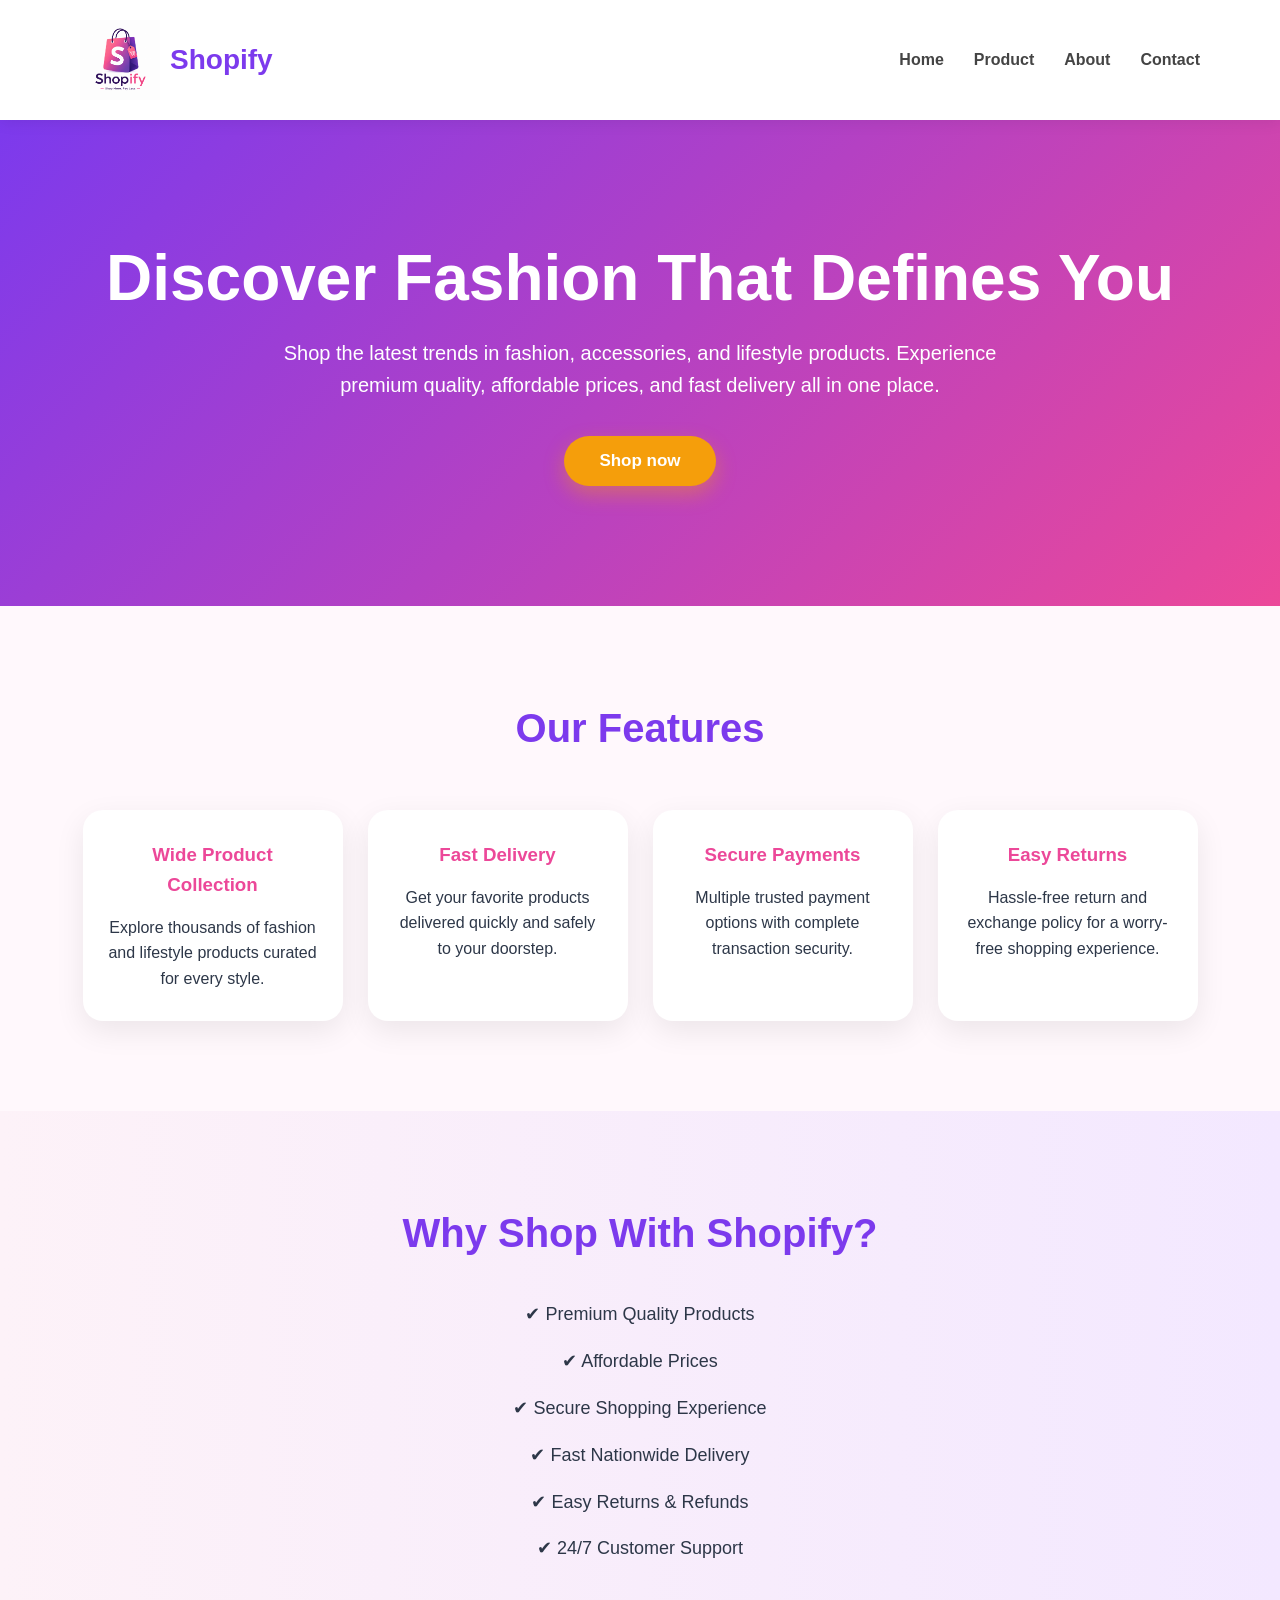
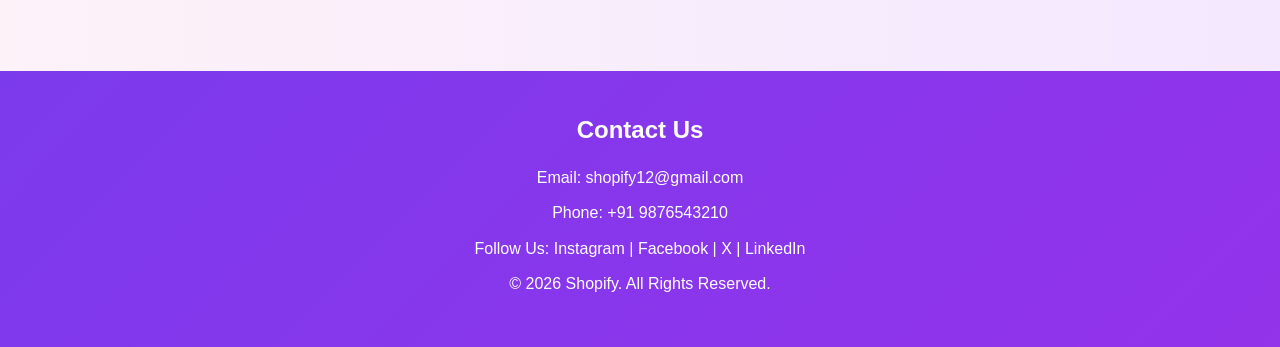
==== index.html @ d96e6eb8 "first commit" ====
<!DOCTYPE html>
<html lang="en">

<head>
    <meta charset="UTF-8">
    <meta name="viewport" content="width=device-width, initial-scale=1.0">
    <title>Product landing page</title>
    <link rel="stylesheet" href="CSS/index.css">
</head>

<body>
    <nav class="navbar">

       <div class="logo">
    <img src="Images/logo (2).png" alt="Shopify Logo">
    <span>Shopify</span>
</div>

        <div class="nav-links">
            <a href="index.html">Home</a>
            <a href="product.html">Product</a>
            <a href="about.html">About</a>
            <a href="contact.html">Contact</a>
        </div>

    </nav>

    <section class="hero">

        <h1>Discover Fashion That Defines You</h1>

        <p>Shop the latest trends in fashion, accessories, and lifestyle products.
            Experience premium quality, affordable prices, and fast delivery all in one place.
        </p>

        <button>Shop now</button>

    </section>



    <section class="features">

        <h2>Our Features</h2>

        <div class="feature-container">

            <div class="card">
                <h3>Wide Product Collection</h3>
                <p>Explore thousands of fashion and lifestyle products curated for every style.</p>
            </div>

            <div class="card">
                <h3>Fast Delivery</h3>
                <p>Get your favorite products delivered quickly and safely to your doorstep.</p>
            </div>

            <div class="card">
                <h3>Secure Payments</h3>
                <p>Multiple trusted payment options with complete transaction security.</p>
            </div>

            <div class="card">
                <h3>Easy Returns</h3>
                <p>Hassle-free return and exchange policy for a worry-free shopping experience.</p>
            </div>

        </div>

    </section>
    <section class="benefits">

        <h2>Why Shop With Shopify?</h2>

        <ul>

            <li>✔ Premium Quality Products</li>

            <li>✔ Affordable Prices</li>

            <li>✔ Secure Shopping Experience</li>

            <li>✔ Fast Nationwide Delivery</li>

            <li>✔ Easy Returns & Refunds</li>

            <li>✔ 24/7 Customer Support</li>

        </ul>

    </section>
    <footer>

        <h3>Contact Us</h3>

        <p>Email: shopify12@gmail.com</p>

        <p>Phone: +91 9876543210</p>

        <p>
          Follow Us:
Instagram | Facebook | X | LinkedIn
        </p>

        <p>© 2026 Shopify. All Rights Reserved.</p>
    </footer>

</body>

</html>
---- CSS/index.css ----
*{
    margin: 0;
    padding: 0;
    box-sizing: border-box;
}

body{
    font-family: 'Poppins', sans-serif;
    line-height: 1.6;
    color: #2d3748;
    background: #fff8fc;
}

/* Navbar */

.navbar{
    display: flex;
    justify-content: space-between;
    align-items: center;
    padding: 20px 80px;
    background: rgba(255,255,255,0.95);
    backdrop-filter: blur(10px);
    box-shadow: 0 2px 15px rgba(0,0,0,0.08);
    position: sticky;
    top: 0;
    z-index: 100;
}

/* .logo{
    font-size: 32px;
    font-weight: 700;
    color: #7c3aed;
    letter-spacing: 1px;
} */

.nav-links{
    display: flex;
    gap: 30px;
}

.nav-links a{
    text-decoration: none;
    color: #444;
    font-weight: 600;
    transition: 0.3s;
}

.nav-links a:hover{
    color: #ec4899;
}
.logo{
    display: flex;
    align-items: center;
    gap: 10px;
   
}

.logo img{
    width: 80px;
    height: auto;
     
}

.logo span{
    font-size: 28px;
    font-weight: 700;
    color: #7c3aed;
}
/* Hero Section */

.hero{
    text-align: center;
    padding: 120px 20px;
    background: linear-gradient(135deg,#7c3aed,#ec4899);
    color: white;
}

.hero h1{
    font-size: 4rem;
    margin-bottom: 20px;
    line-height: 1.2;
}

.hero p{
    max-width: 750px;
    margin: 0 auto 35px;
    font-size: 20px;
}

.hero button{
    padding: 15px 35px;
    border: none;
    border-radius: 50px;
    background: #f59e0b;
    color: white;
    font-size: 17px;
    font-weight: bold;
    cursor: pointer;
    transition: 0.3s;
    box-shadow: 0 8px 20px rgba(245,158,11,0.4);
}

.hero button:hover{
    transform: translateY(-4px);
}

/* Features Section */

.features{
    padding: 90px 50px;
    text-align: center;
}

.features h2{
    margin-bottom: 50px;
    font-size: 2.5rem;
    color: #7c3aed;
}

.feature-container{
    display: flex;
    justify-content: center;
    gap: 25px;
    flex-wrap: wrap;
}

.card{
    width: 260px;
    padding: 30px 25px;
    background: white;
    border-radius: 20px;
    box-shadow: 0 10px 30px rgba(0,0,0,0.08);
    transition: 0.4s;
}

.card:hover{
    transform: translateY(-10px);
}

.card h3{
    margin-bottom: 15px;
    color: #ec4899;
}

/* Benefits Section */

.benefits{
    padding: 90px 20px;
    background: linear-gradient(to right,#fdf2f8,#f3e8ff);
    text-align: center;
}

.benefits h2{
    margin-bottom: 35px;
    font-size: 2.5rem;
    color: #7c3aed;
}

.benefits ul{
    list-style: none;
}

.benefits li{
    margin: 18px 0;
    font-size: 18px;
    font-weight: 500;
}

/* Footer */

footer{
    background: linear-gradient(135deg,#7c3aed,#9333ea);
    color: white;
    text-align: center;
    padding: 40px 20px;
}

footer h3{
    margin-bottom: 15px;
    font-size: 24px;
}

footer p{
    margin: 10px 0;
}

/* Responsive */

@media(max-width:768px){

    .navbar{
        flex-direction: column;
        gap: 15px;
        padding: 20px;
    }

    .nav-links{
        flex-wrap: wrap;
        justify-content: center;
        gap: 15px;
    }

    .hero{
        padding: 90px 20px;
    }

    .hero h1{
        font-size: 2.3rem;
    }

    .hero p{
        font-size: 16px;
    }

    .features{
        padding: 60px 20px;
    }

    .card{
        width: 100%;
        max-width: 320px;
    }

    .features h2,
    .benefits h2{
        font-size: 2rem;
    }
}
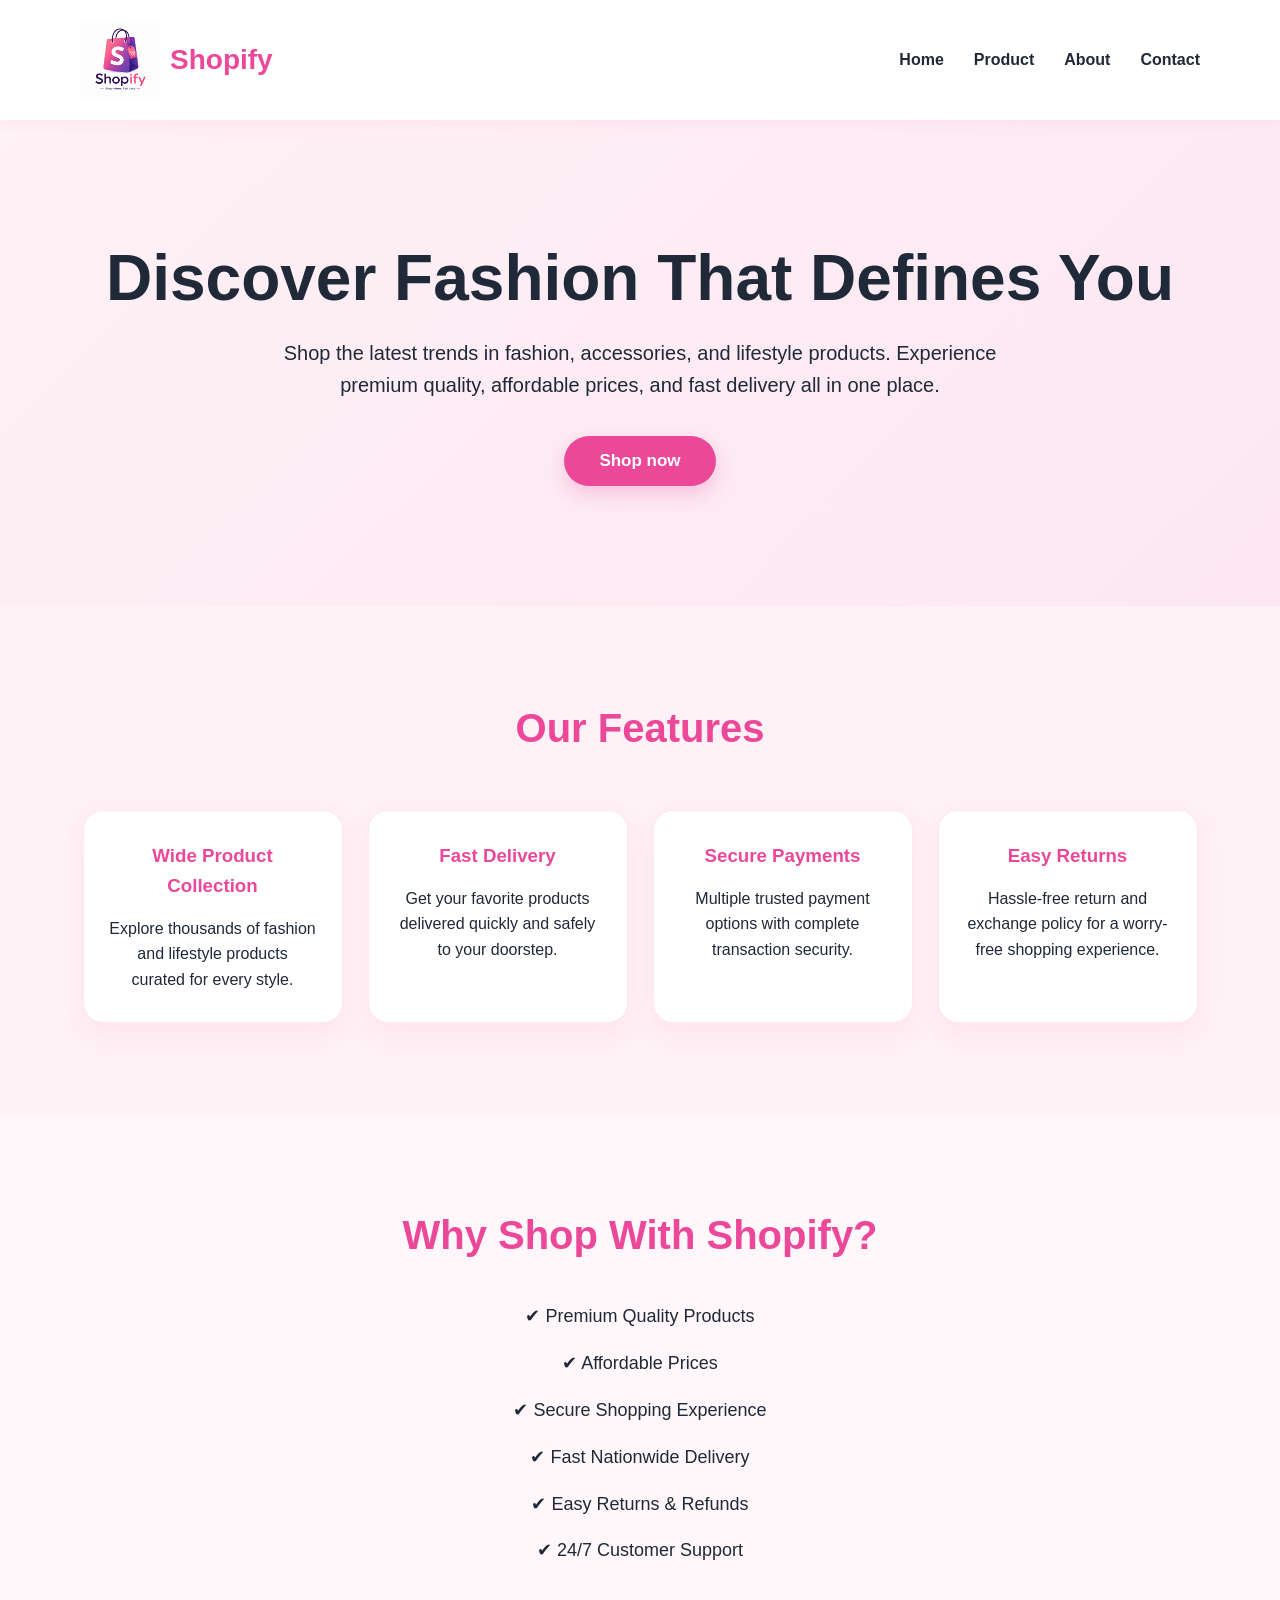
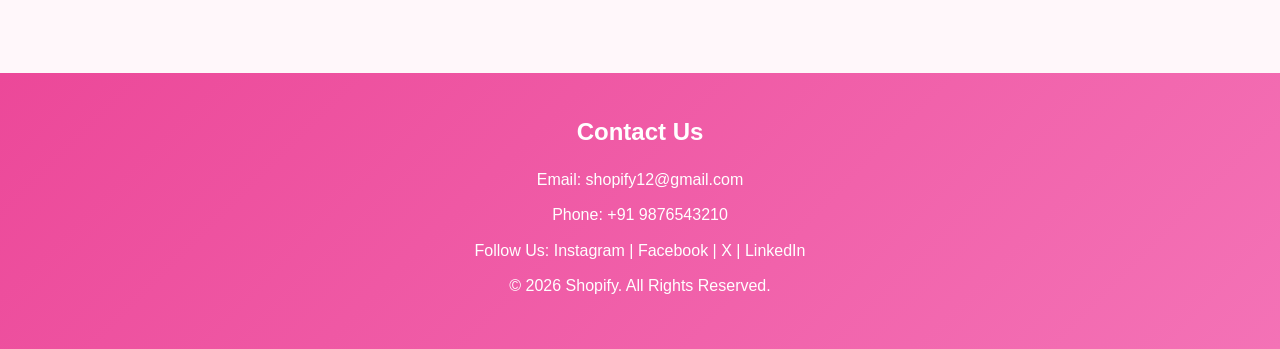
==== commit 9fb4cb12: "Add new files" ====
--- a/index.html
+++ b/index.html
@@ -5,16 +5,16 @@
     <meta charset="UTF-8">
     <meta name="viewport" content="width=device-width, initial-scale=1.0">
     <title>Product landing page</title>
-    <link rel="stylesheet" href="CSS/index.css">
+    <link rel="stylesheet" href="CSS/style.css">
 </head>
 
 <body>
     <nav class="navbar">
 
-       <div class="logo">
-    <img src="Images/logo (2).png" alt="Shopify Logo">
-    <span>Shopify</span>
-</div>
+        <div class="logo">
+            <img src="Images/logo (2).png" alt="Shopify Logo">
+            <span>Shopify</span>
+        </div>
 
         <div class="nav-links">
             <a href="index.html">Home</a>
@@ -98,8 +98,8 @@
         <p>Phone: +91 9876543210</p>
 
         <p>
-          Follow Us:
-Instagram | Facebook | X | LinkedIn
+            Follow Us:
+            Instagram | Facebook | X | LinkedIn
         </p>
 
         <p>© 2026 Shopify. All Rights Reserved.</p>
--- a/CSS/style.css
+++ b/CSS/style.css
@@ -0,0 +1,489 @@
+*{
+    margin: 0;
+    padding: 0;
+    box-sizing: border-box;
+}
+
+body{
+    font-family: 'Poppins', sans-serif;
+    line-height: 1.6;
+    color: #1f2937;
+    background: #fff1f5;
+}
+
+/* Navbar */
+
+.navbar{
+    display: flex;
+    justify-content: space-between;
+    align-items: center;
+    padding: 20px 80px;
+    background: #ffffff;
+    position: sticky;
+    top: 0;
+    z-index: 100;
+
+    box-shadow: 0 2px 15px rgba(236,72,153,0.08);
+}
+
+.logo{
+    display: flex;
+    align-items: center;
+    gap: 10px;
+}
+
+.logo img{
+    width: 80px;
+    height: auto;
+}
+
+.logo span{
+    font-size: 28px;
+    font-weight: 700;
+    color: #ec4899;
+}
+
+.nav-links{
+    display: flex;
+    gap: 30px;
+}
+
+.nav-links a{
+    text-decoration: none;
+    color: #1f2937;
+    font-weight: 600;
+    transition: 0.3s;
+}
+
+.nav-links a:hover{
+    color: #ec4899;
+}
+
+/* Hero Section */
+
+.hero{
+    text-align: center;
+    padding: 120px 20px;
+
+    background: linear-gradient(
+        135deg,
+        #fff1f5,
+        #fce7f3
+    );
+
+    color: #1f2937;
+}
+
+.hero h1{
+    font-size: 4rem;
+    margin-bottom: 20px;
+    line-height: 1.2;
+}
+
+.hero p{
+    max-width: 750px;
+    margin: 0 auto 35px;
+    font-size: 20px;
+}
+
+.hero button{
+    padding: 15px 35px;
+    border: none;
+    border-radius: 50px;
+
+    background: #ec4899;
+    color: white;
+
+    font-size: 17px;
+    font-weight: bold;
+
+    cursor: pointer;
+    transition: 0.3s;
+
+    box-shadow:
+    0 8px 20px rgba(236,72,153,0.25);
+}
+
+.hero button:hover{
+    background: #db2777;
+    transform: translateY(-4px);
+}
+
+/* Features Section */
+
+.features{
+    padding: 90px 50px;
+    text-align: center;
+}
+
+.features h2{
+    margin-bottom: 50px;
+    font-size: 2.5rem;
+    color: #ec4899;
+}
+
+.feature-container{
+    display: flex;
+    justify-content: center;
+    gap: 25px;
+    flex-wrap: wrap;
+}
+
+.card{
+    width: 260px;
+
+    padding: 30px 25px;
+
+    background: white;
+
+    border-radius: 20px;
+
+    border: 1px solid #fce7f3;
+
+    box-shadow:
+    0 10px 25px rgba(236,72,153,0.08);
+
+    transition: 0.4s;
+}
+
+.card:hover{
+    transform: translateY(-10px);
+}
+
+.card h3{
+    margin-bottom: 15px;
+    color: #ec4899;
+}
+
+/* Benefits Section */
+
+.benefits{
+    padding: 90px 20px;
+    background: #fff7fa;
+    text-align: center;
+}
+
+.benefits h2{
+    margin-bottom: 35px;
+    font-size: 2.5rem;
+    color: #ec4899;
+}
+
+.benefits ul{
+    list-style: none;
+}
+
+.benefits li{
+    margin: 18px 0;
+    font-size: 18px;
+    font-weight: 500;
+}
+
+/* Footer */
+
+footer{
+    background: linear-gradient(
+        135deg,
+        #ec4899,
+        #f472b6
+    );
+
+    color: white;
+    text-align: center;
+    padding: 40px 20px;
+}
+
+footer h3{
+    margin-bottom: 15px;
+    font-size: 24px;
+}
+
+footer p{
+    margin: 10px 0;
+}
+/* =========================
+   PRODUCT OVERVIEW
+========================= */
+
+.product-overview{
+    display: flex;
+    justify-content: space-between;
+    align-items: center;
+    gap: 50px;
+
+    padding: 80px;
+
+    background: #fff7fa;
+}
+
+.overview-content{
+    flex: 1;
+}
+
+.overview-content h1{
+    font-size: 3.5rem;
+    color: #ec4899;
+    margin-bottom: 20px;
+    line-height: 1.2;
+}
+
+.overview-content p{
+    font-size: 18px;
+    color: #1f2937;
+    max-width: 550px;
+}
+
+.overview-image{
+    flex: 1;
+    text-align: center;
+}
+
+.overview-image img{
+    width: 100%;
+    max-width: 600px;
+
+    border-radius: 20px;
+
+    box-shadow:
+    0 15px 35px rgba(236,72,153,0.15);
+
+    transition: 0.4s;
+}
+
+.overview-image img:hover{
+    transform: scale(1.03);
+}
+
+/* =========================
+   PRODUCT FEATURES
+========================= */
+
+.product-features{
+    padding: 80px 50px;
+    text-align: center;
+}
+
+.product-features h2{
+    color: #ec4899;
+    font-size: 2.5rem;
+    margin-bottom: 50px;
+}
+
+/* =========================
+   PRICING SECTION
+========================= */
+
+.pricing{
+    padding: 80px 20px;
+    text-align: center;
+    background: #ffffff;
+}
+
+.pricing h2{
+    color: #ec4899;
+    font-size: 2.5rem;
+    margin-bottom: 50px;
+}
+
+.pricing-container{
+    display: flex;
+    justify-content: center;
+    gap: 25px;
+    flex-wrap: wrap;
+}
+
+.plan{
+    width: 280px;
+
+    background: white;
+
+    padding: 30px;
+
+    border-radius: 20px;
+
+    border: 1px solid #fce7f3;
+
+    box-shadow:
+    0 10px 25px rgba(236,72,153,0.08);
+
+    transition: 0.4s;
+}
+
+.plan:hover{
+    transform: translateY(-10px);
+}
+
+.plan h3{
+    color: #ec4899;
+    margin-bottom: 15px;
+}
+
+.plan h1{
+    margin-bottom: 15px;
+    color: #1f2937;
+}
+
+.plan p{
+    margin: 10px 0;
+}
+
+.popular{
+    border: 3px solid #ec4899;
+}
+
+.plan button{
+    margin-top: 20px;
+
+    padding: 12px 25px;
+
+    border: none;
+
+    background: #ec4899;
+
+    color: white;
+
+    border-radius: 30px;
+
+    cursor: pointer;
+
+    transition: 0.3s;
+}
+
+.plan button:hover{
+    background: #db2777;
+}
+
+/* =========================
+   TESTIMONIALS
+========================= */
+
+.testimonials{
+    padding: 80px 20px;
+    background: #fff7fa;
+    text-align: center;
+}
+
+.testimonials h2{
+    color: #ec4899;
+    font-size: 2.5rem;
+    margin-bottom: 50px;
+}
+
+.testimonial-container{
+    display: flex;
+    justify-content: center;
+    gap: 25px;
+    flex-wrap: wrap;
+}
+
+.review{
+    width: 300px;
+
+    background: white;
+
+    padding: 25px;
+
+    border-radius: 20px;
+
+    border: 1px solid #fce7f3;
+
+    box-shadow:
+    0 10px 20px rgba(236,72,153,0.08);
+
+    transition: 0.3s;
+}
+
+.review:hover{
+    transform: translateY(-8px);
+}
+
+.review p{
+    margin-bottom: 15px;
+}
+
+.review h4{
+    color: #ec4899;
+}
+
+/* =========================
+   FAQ SECTION
+========================= */
+
+.faq{
+    padding: 80px 20px;
+}
+
+.faq h2{
+    text-align: center;
+    color: #ec4899;
+    font-size: 2.5rem;
+    margin-bottom: 50px;
+}
+
+.faq-item{
+    max-width: 800px;
+
+    margin: 20px auto;
+
+    background: white;
+
+    padding: 20px;
+
+    border-radius: 15px;
+
+    border: 1px solid #fce7f3;
+
+    box-shadow:
+    0 5px 15px rgba(236,72,153,0.08);
+}
+
+.faq-item h3{
+    color: #ec4899;
+    margin-bottom: 10px;
+}
+
+/* =========================
+   RESPONSIVE
+========================= */
+.card img{
+    width: 120px;
+    height: 120px;
+
+    object-fit: contain;
+
+    margin-bottom: 20px;
+}
+
+@media(max-width:768px){
+
+    .product-overview{
+        flex-direction: column;
+        text-align: center;
+        padding: 50px 20px;
+    }
+
+    .overview-content h1{
+        font-size: 2.3rem;
+    }
+
+    .overview-content p{
+        max-width: 100%;
+    }
+
+    .overview-image img{
+        max-width: 100%;
+    }
+
+    .pricing h2,
+    .testimonials h2,
+    .faq h2,
+    .product-features h2{
+        font-size: 2rem;
+    }
+
+    .plan,
+    .review{
+        width: 100%;
+        max-width: 350px;
+    }
+}
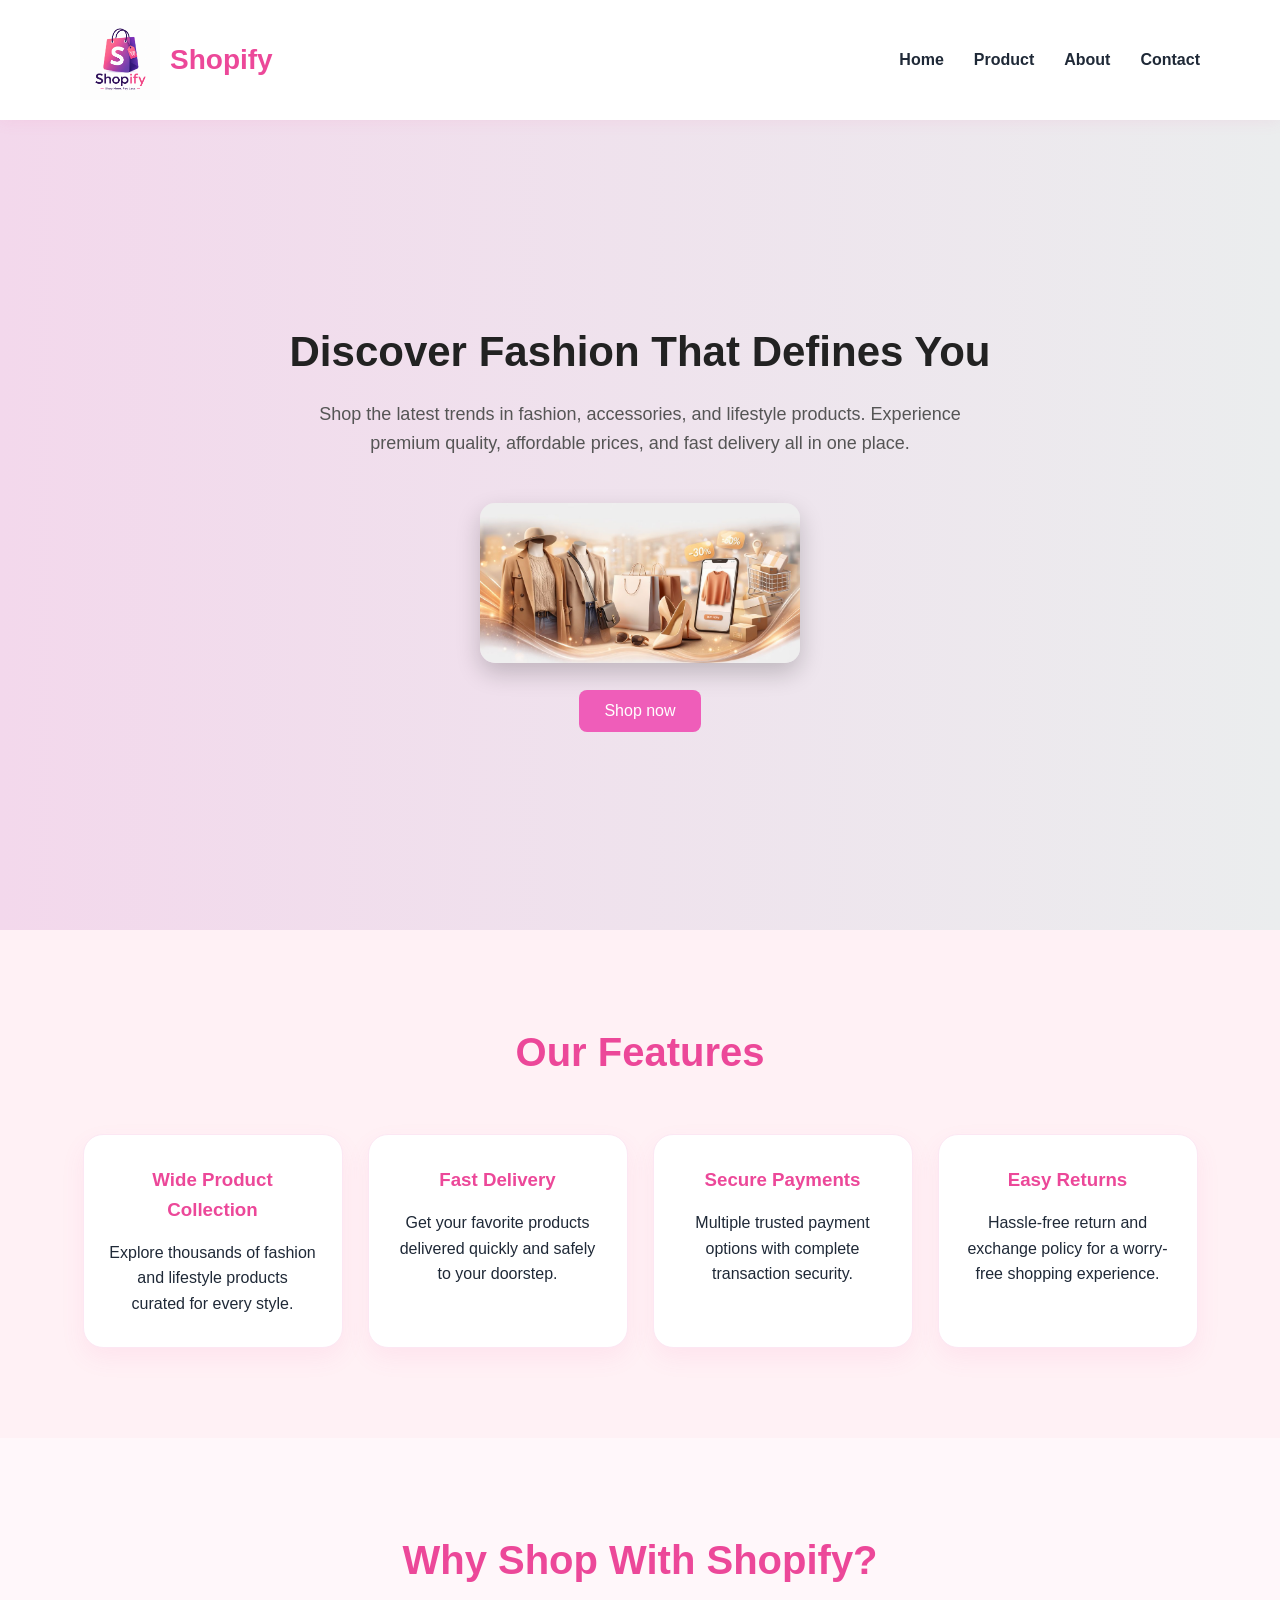
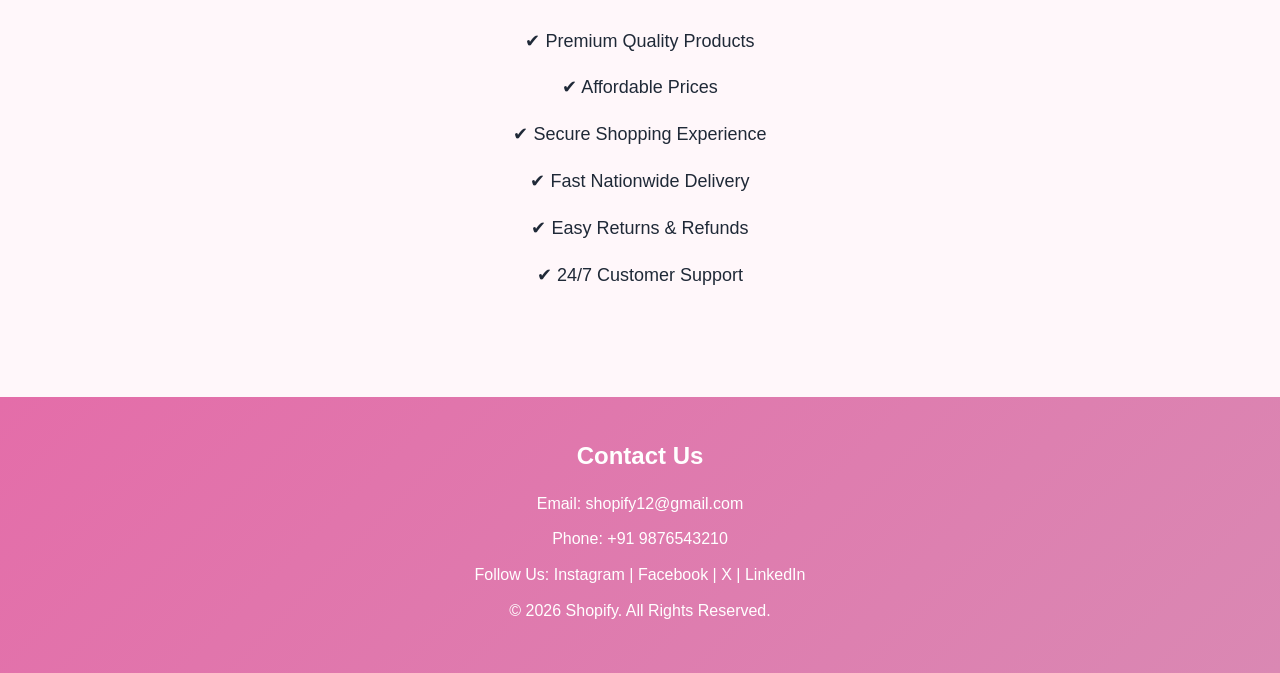
==== commit a317d1a1: "last commit" ====
--- a/index.html
+++ b/index.html
@@ -32,6 +32,9 @@
         <p>Shop the latest trends in fashion, accessories, and lifestyle products.
             Experience premium quality, affordable prices, and fast delivery all in one place.
         </p>
+        <div class="hro-image">
+            <img src="Images/banner1.png" alt="">
+        </div>
 
         <button>Shop now</button>
 
--- a/CSS/style.css
+++ b/CSS/style.css
@@ -60,53 +60,56 @@
 }
 
 /* Hero Section */
-
-.hero{
-    text-align: center;
-    padding: 120px 20px;
-
-    background: linear-gradient(
-        135deg,
-        #fff1f5,
-        #fce7f3
-    );
-
-    color: #1f2937;
-}
-
-.hero h1{
-    font-size: 4rem;
-    margin-bottom: 20px;
-    line-height: 1.2;
-}
-
-.hero p{
-    max-width: 750px;
-    margin: 0 auto 35px;
-    font-size: 20px;
-}
-
-.hero button{
-    padding: 15px 35px;
+.hero {
+    display: flex;
+    flex-direction: column;
+    align-items: center;
+    justify-content: center;
+    text-align: center;
+    padding: 60px 20px;
+    min-height: 90vh;
+    background: linear-gradient(to right, #f3d8ec, #ebedee);
+}
+
+.hero h1 {
+    font-size: 42px;
+    color: #222;
+    margin-bottom: 15px;
+}
+
+.hero p {
+    font-size: 18px;
+    color: #555;
+    max-width: 700px;
+    margin-bottom: 25px;
+    line-height: 1.6;
+}
+
+.hro-image {
+    margin: 20px 0;
+}
+
+.hro-image img {
+    width: 320px;
+    max-width: 100%;
+    border-radius: 15px;
+    box-shadow: 0 10px 25px rgba(0,0,0,0.2);
+}
+
+.hero button {
+    padding: 12px 25px;
+    font-size: 16px;
+    background-color: #ef5db9;
+    color: white;
     border: none;
-    border-radius: 50px;
-
-    background: #ec4899;
-    color: white;
-
-    font-size: 17px;
-    font-weight: bold;
-
+    border-radius: 8px;
     cursor: pointer;
-    transition: 0.3s;
-
-    box-shadow:
-    0 8px 20px rgba(236,72,153,0.25);
-}
-
-.hero button:hover{
-    background: #db2777;
-    transform: translateY(-4px);
+    transition: 0.3s ease;
+}
+
+.hero button:hover {
+    background-color: #e63956;
+    transform: scale(1.05);
 }
 
 /* Features Section */
@@ -184,8 +187,8 @@
 footer{
     background: linear-gradient(
         135deg,
-        #ec4899,
-        #f472b6
+        #e46da9,
+        #da88b3
     );
 
     color: white;
@@ -442,17 +445,231 @@
     margin-bottom: 10px;
 }
 
+.card img{
+    width: 120px;
+    height: 120px;
+
+    object-fit: contain;
+
+    margin-bottom: 20px;
+}
+.card img{
+    width: 120px;
+    height: 120px;
+
+    object-fit: contain;
+
+    margin-bottom: 20px;
+}
+/* =========================
+   CONTACT PAGE
+========================= */
+
+.contact-section{
+    max-width: 800px;
+    margin: 60px auto;
+    padding: 40px;
+
+    background: white;
+
+    border-radius: 20px;
+
+    box-shadow:
+    0 10px 25px rgba(236,72,153,0.08);
+}
+
+.contact-section h1{
+    text-align: center;
+    color: #ec4899;
+    margin-bottom: 10px;
+}
+
+.contact-section p{
+    text-align: center;
+    margin-bottom: 30px;
+}
+
+.contact-form{
+    display: flex;
+    flex-direction: column;
+    gap: 15px;
+}
+
+.contact-form label{
+    font-weight: 600;
+}
+
+.contact-form input,
+.contact-form select,
+.contact-form textarea{
+    padding: 12px;
+
+    border: 1px solid #fbcfe8;
+
+    border-radius: 10px;
+
+    outline: none;
+}
+
+.contact-form input:focus,
+.contact-form select:focus,
+.contact-form textarea:focus{
+    border-color: #ec4899;
+}
+
+.radio-group,
+.checkbox-group{
+    display: flex;
+    gap: 20px;
+    flex-wrap: wrap;
+}
+
+.form-buttons{
+    display: flex;
+    gap: 15px;
+    margin-top: 20px;
+}
+
+.form-buttons button{
+    padding: 12px 25px;
+
+    border: none;
+
+    border-radius: 25px;
+
+    background: #ec4899;
+
+    color: white;
+
+    cursor: pointer;
+
+    transition: 0.3s;
+}
+
+.form-buttons button:hover{
+    background: #db2777;
+}
+/* =========================
+   ABOUT PAGE
+========================= */
+
+.vision{
+    text-align: center;
+    padding: 80px 20px;
+    background: #fff7fa;
+}
+
+.vision h1{
+    color: #ec4899;
+    margin-bottom: 20px;
+    font-size: 3rem;
+}
+
+.vision p{
+    max-width: 900px;
+    margin: auto;
+    font-size: 18px;
+}
+
+.story{
+    padding: 80px 20px;
+    text-align: center;
+}
+
+.story h2{
+    color: #ec4899;
+    margin-bottom: 20px;
+}
+
+.story p{
+    max-width: 900px;
+    margin: auto;
+}
+
+/* Team */
+
+.team{
+    padding: 80px 20px;
+    background: #fff7fa;
+    text-align: center;
+}
+
+.team h2{
+    color: #ec4899;
+    margin-bottom: 50px;
+}
+
+.team-container{
+    display: flex;
+    justify-content: center;
+    gap: 25px;
+    flex-wrap: wrap;
+}
+
+.team-card{
+    width: 250px;
+
+    background: white;
+
+    padding: 25px;
+
+    border-radius: 20px;
+
+    border: 1px solid #fce7f3;
+
+    box-shadow:
+    0 10px 20px rgba(236,72,153,0.08);
+
+    transition: 0.3s;
+}
+
+.team-card:hover{
+    transform: translateY(-8px);
+}
+
+.team-card img{
+    width: 120px;
+    height: 120px;
+
+    border-radius: 50%;
+
+    object-fit: cover;
+
+    margin-bottom: 15px;
+}
+
+.team-card h3{
+    color: #1f2937;
+}
+
+.team-card p{
+    color: #ec4899;
+}
+
+/* Roles */
+
+.roles{
+    padding: 80px 20px;
+    text-align: center;
+}
+
+.roles h2{
+    color: #ec4899;
+    margin-bottom: 30px;
+}
+
+.roles ul{
+    list-style: none;
+}
+
+.roles li{
+    margin: 15px 0;
+    font-size: 18px;
+}
 /* =========================
    RESPONSIVE
 ========================= */
-.card img{
-    width: 120px;
-    height: 120px;
-
-    object-fit: contain;
-
-    margin-bottom: 20px;
-}
+
 
 @media(max-width:768px){
 
